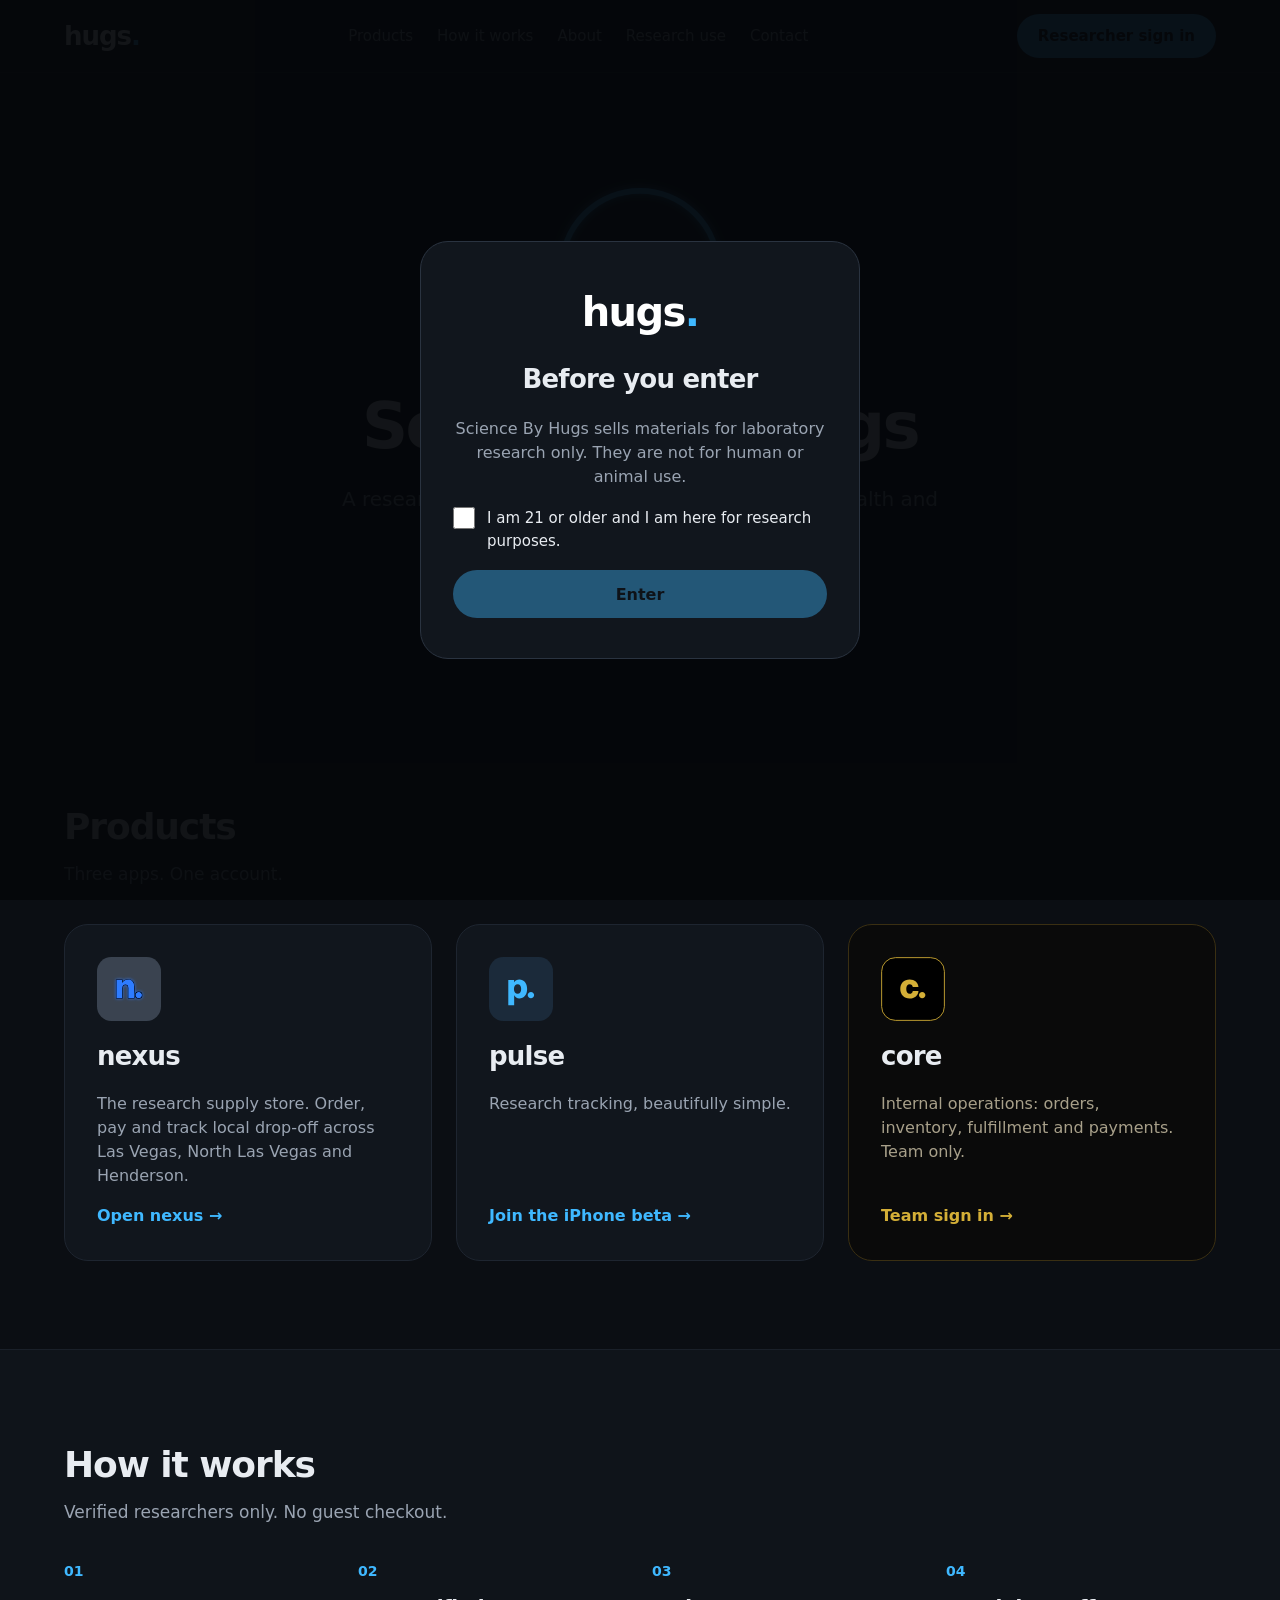
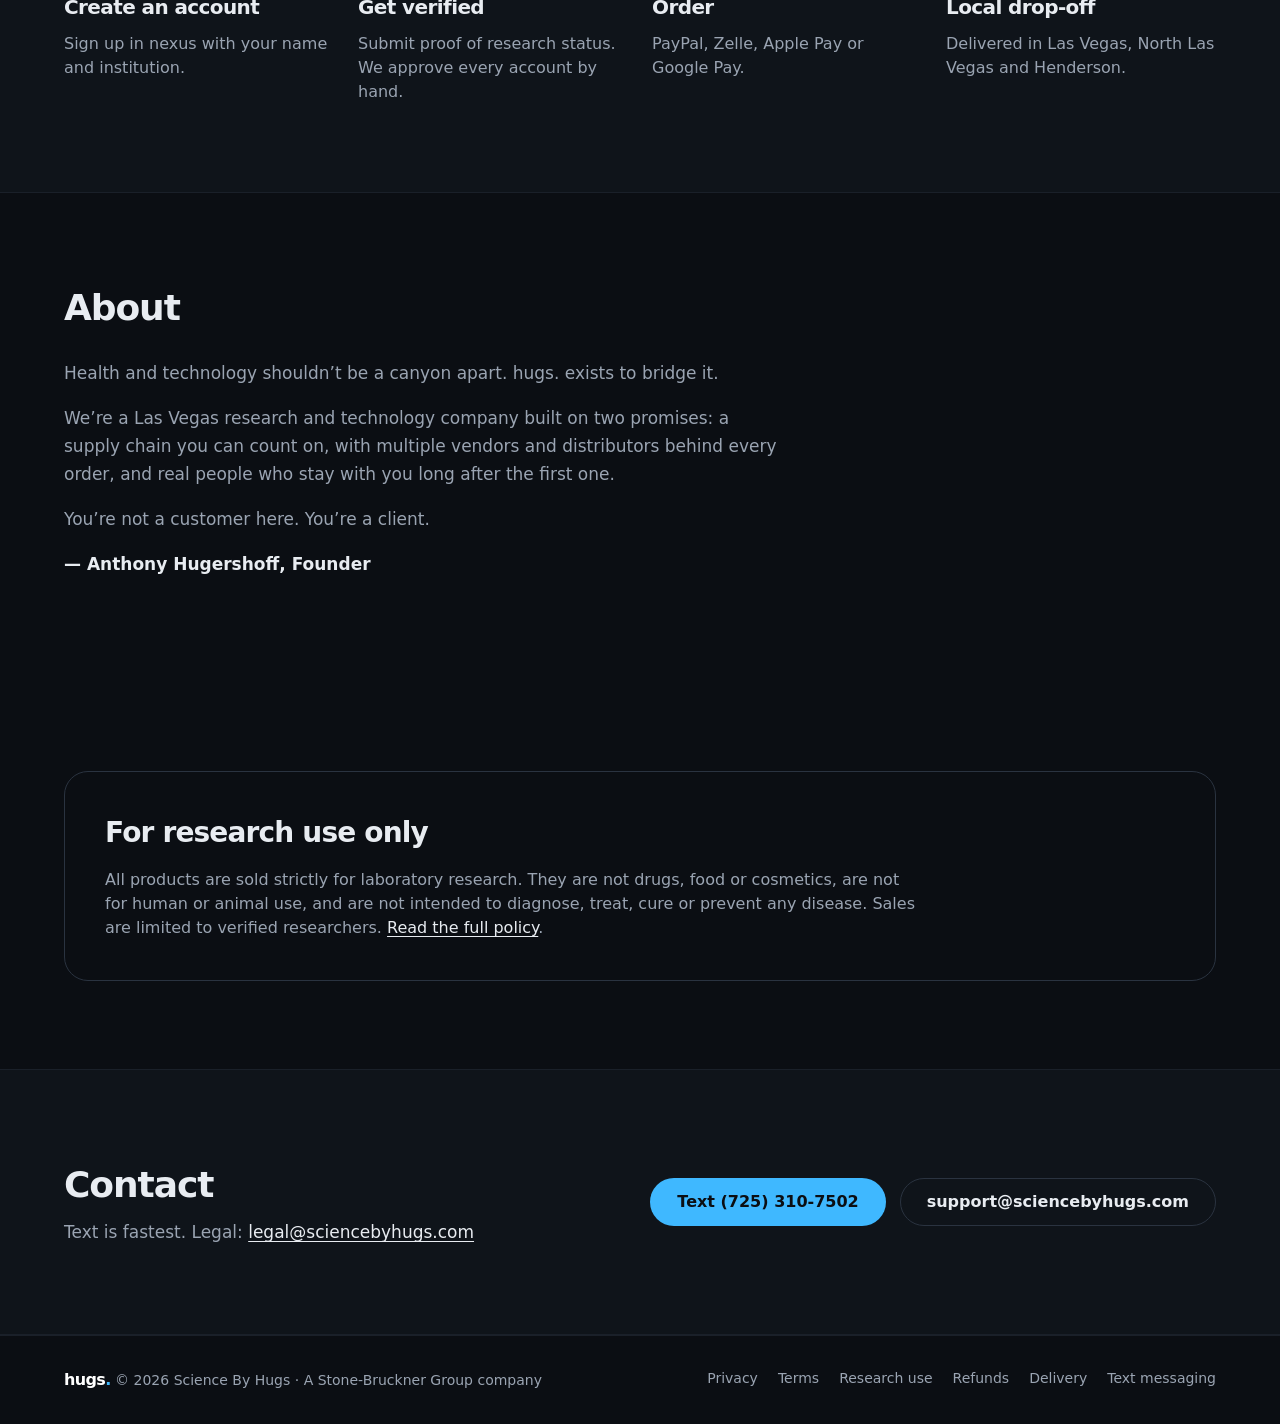
==== index.html @ ca08bc02 "Rebrand sciencebyhugs.com to hugs. New home page, policy pages (drafts), icons, manifest and service" ====
<!doctype html>
<html lang="en">
<head>
<meta charset="utf-8">
<meta name="viewport" content="width=device-width, initial-scale=1, viewport-fit=cover">
<title>Science By Hugs</title>
<meta name="description" content="A research and technology company focused on health and wellness research, based in Las Vegas.">
<meta name="theme-color" content="#0B0E13">
<meta property="og:title" content="Science By Hugs">
<meta property="og:description" content="A research and technology company focused on health and wellness research, based in Las Vegas.">
<meta property="og:image" content="https://sciencebyhugs.com/assets/og-image.png">
<link rel="icon" href="/assets/favicon.svg" type="image/svg+xml">
<link rel="apple-touch-icon" href="/assets/apple-touch-icon.png">
<link rel="manifest" href="/manifest.webmanifest">
<link rel="stylesheet" href="/styles.css">
<script src="/script.js" defer></script>
</head>
<body>
<div class="gate" id="gate" role="dialog" aria-modal="true" aria-labelledby="gateTitle" hidden>
<div class="gate-card">
<div class="logo logo-lg">hugs<span class="dot">.</span></div>
<h2 id="gateTitle">Before you enter</h2>
<p>Science By Hugs sells materials for laboratory research only. They are not for human or animal use.</p>
<label class="check"><input type="checkbox" id="gateCheck"> I am 21 or older and I am here for research purposes.</label>
<button class="btn btn-primary" id="gateEnter" type="button" disabled>Enter</button>
</div></div>
<header class="top"><nav class="wrap nav" aria-label="Main">
<a class="logo" href="/">hugs<span class="dot">.</span></a>
<div class="links"><a href="/#products">Products</a><a href="/#how">How it works</a><a href="/#about">About</a><a href="/research-use.html">Research use</a><a href="/#contact">Contact</a></div>
<a class="btn btn-primary btn-sm" href="https://nexus.sciencebyhugs.com">Researcher sign in</a>
</nav></header>
<main id="main">
<section class="wrap hero" id="top">
<img class="ring" src="/assets/hugs-ring.svg" alt="hugs. logo" width="200" height="200">
<h1>Science By Hugs</h1>
<p class="lead">A research and technology company focused on health and wellness research. Based in Las Vegas.</p>
<div class="row center"><a class="btn btn-primary" href="https://nexus.sciencebyhugs.com">Get verified</a><a class="btn btn-ghost" href="#products">See our apps</a></div>
</section>

<section class="wrap section" id="products">
<h2>Products</h2>
<p class="sub">Three apps. One account.</p>
<div class="grid3">
<article class="card"><img src="/assets/nexus.svg" alt="" width="64" height="64"><h3>nexus</h3><p>The research supply store. Order, pay and track local drop-off across Las Vegas, North Las Vegas and Henderson.</p><a class="more" href="https://nexus.sciencebyhugs.com">Open nexus &rarr;</a></article>
<article class="card"><img src="/assets/pulse.svg" alt="" width="64" height="64"><h3>pulse</h3><p>Research tracking, beautifully simple.</p><a class="more" href="https://testflight.apple.com/join/HjWmwH8F">Join the iPhone beta &rarr;</a></article>
<article class="card card-core"><img src="/assets/core.svg" alt="" width="64" height="64"><h3>core</h3><p>Internal operations: orders, inventory, fulfillment and payments. Team only.</p><a class="more" href="https://core.sciencebyhugs.com">Team sign in &rarr;</a></article>
</div>
</section>

<section class="band" id="how"><div class="wrap section">
<h2>How it works</h2>
<p class="sub">Verified researchers only. No guest checkout.</p>
<ol class="grid4 steps">
<li><span class="num">01</span><h3>Create an account</h3><p>Sign up in nexus with your name and institution.</p></li>
<li><span class="num">02</span><h3>Get verified</h3><p>Submit proof of research status. We approve every account by hand.</p></li>
<li><span class="num">03</span><h3>Order</h3><p>PayPal, Zelle, Apple Pay or Google Pay.</p></li>
<li><span class="num">04</span><h3>Local drop-off</h3><p>Delivered in Las Vegas, North Las Vegas and Henderson.</p></li>
</ol>
</div></section>

<section class="wrap section" id="about">
<h2>About</h2>
<div class="prose about">
<p>Health and technology shouldn&rsquo;t be a canyon apart. hugs. exists to bridge it.</p>
<p>We&rsquo;re a Las Vegas research and technology company built on two promises: a supply chain you can count on, with multiple vendors and distributors behind every order, and real people who stay with you long after the first one.</p>
<p>You&rsquo;re not a customer here. You&rsquo;re a client.</p>
<p class="sig">&mdash; Anthony Hugershoff, Founder</p>
</div>
</section>

<section class="wrap section" id="research">
<div class="notice">
<h2>For research use only</h2>
<p>All products are sold strictly for laboratory research. They are not drugs, food or cosmetics, are not for human or animal use, and are not intended to diagnose, treat, cure or prevent any disease. Sales are limited to verified researchers. <a href="/research-use.html">Read the full policy</a>.</p>
</div>
</section>

<section class="band" id="contact"><div class="wrap section contact">
<div><h2>Contact</h2><p class="sub">Text is fastest. Legal: <a href="mailto:legal@sciencebyhugs.com">legal@sciencebyhugs.com</a></p></div>
<div class="row"><a class="btn btn-primary" href="sms:+17253107502">Text (725) 310-7502</a><a class="btn btn-ghost" href="mailto:support@sciencebyhugs.com">support@sciencebyhugs.com</a></div>
</div></section>
</main>
<footer class="foot"><div class="wrap foot-in">
<span><span class="logo logo-sm">hugs<span class="dot">.</span></span> &copy; 2026 Science By Hugs &middot; A Stone-Bruckner Group company</span>
<nav class="links" aria-label="Policies"><a href="/privacy.html">Privacy</a><a href="/terms.html">Terms</a><a href="/research-use.html">Research use</a><a href="/refunds.html">Refunds</a><a href="/delivery.html">Delivery</a><a href="/sms.html">Text messaging</a></nav>
</div></footer>
</body>
</html>
---- styles.css ----
:root{--bg:#0B0E13;--bg2:#0F141A;--card:#11161D;--line:#1E2530;--line2:#2A3340;--text:#E8ECF1;--muted:#9AA4B2;--blue:#3FB8FF;--gold:#D4AF37;
--font:-apple-system,BlinkMacSystemFont,"SF Pro Text","Segoe UI",Roboto,Inter,system-ui,sans-serif}
*{box-sizing:border-box}
html{scroll-behavior:smooth;-webkit-text-size-adjust:100%}
body{margin:0;background:var(--bg);color:var(--text);font-family:var(--font);line-height:1.5}
a{color:var(--muted);text-decoration:none}a:hover{color:#fff}
img{max-width:100%;height:auto}
:focus-visible{outline:2px solid var(--blue);outline-offset:3px;border-radius:6px}
.wrap{max-width:1200px;margin:0 auto;padding:0 24px}
h1,h2,h3{letter-spacing:-.03em;margin:0}
h2{font-size:clamp(28px,4vw,36px);font-weight:800}
h3{font-size:20px;font-weight:700}
.sub{margin:8px 0 36px;font-size:17px;color:var(--muted)}
.logo{font-size:26px;font-weight:800;letter-spacing:-.04em;color:#fff}.logo-sm{font-size:16px}.logo-lg{font-size:40px}
.dot{color:var(--blue)}
.top{border-bottom:1px solid #1A2029;position:sticky;top:0;background:rgba(11,14,19,.86);backdrop-filter:blur(14px);-webkit-backdrop-filter:blur(14px);z-index:10}
.nav{display:flex;flex-wrap:wrap;align-items:center;justify-content:space-between;gap:12px 24px;padding-top:14px;padding-bottom:14px}
.links{display:flex;flex-wrap:wrap;gap:8px 24px;font-size:15px}
.btn{display:inline-flex;align-items:center;justify-content:center;min-height:48px;padding:0 26px;border-radius:999px;font-size:16px;font-weight:600;font-family:inherit;border:1px solid transparent;cursor:pointer}
.btn-sm{min-height:44px;padding:0 20px;font-size:15px}
.btn-primary{background:var(--blue);color:#0B0E13}.btn-primary:hover{color:#0B0E13;filter:brightness(1.1)}
.btn-primary:disabled{opacity:.4;cursor:not-allowed}
.btn-ghost{border-color:var(--line2);color:var(--text)}.btn-ghost:hover{border-color:var(--muted)}
.row{display:flex;flex-wrap:wrap;gap:14px}.center{justify-content:center}
.hero{display:flex;flex-direction:column;align-items:center;text-align:center;gap:24px;padding-top:96px;padding-bottom:96px}
.hero h1{font-size:clamp(40px,8vw,64px);font-weight:800;line-height:1.05;letter-spacing:-.04em}
.lead{margin:0;font-size:clamp(17px,2.4vw,20px);color:var(--muted);max-width:620px}
.ring{width:200px;height:200px}
.section{padding-top:88px;padding-bottom:88px}
.band{background:var(--bg2);border-top:1px solid #1A2029;border-bottom:1px solid #1A2029}
.grid3,.grid4{display:grid;gap:24px}
.grid3{grid-template-columns:repeat(3,minmax(0,1fr))}.grid4{grid-template-columns:repeat(4,minmax(0,1fr))}
.card{background:var(--card);border:1px solid var(--line);border-radius:24px;padding:32px;display:flex;flex-direction:column;gap:16px}
.card h3{font-size:26px;font-weight:800}.card p{margin:0;color:var(--muted)}
.card-core{background:#0A0A0A;border-color:#3A2F12}.card-core p{color:#A8A08A}.card-core .more{color:var(--gold)}
.more{margin-top:auto;font-weight:600;color:var(--blue)}
.steps{list-style:none;margin:0;padding:0}.steps li{display:flex;flex-direction:column;gap:10px}.steps p{margin:0;color:var(--muted)}
.num{font-size:14px;font-weight:700;color:var(--blue)}
.prose{max-width:720px}.prose p{color:var(--muted);font-size:17px;line-height:1.65}
.about{margin-top:24px}.sig{color:var(--text)!important;font-weight:600}
.notice{border:1px solid var(--line2);border-radius:24px;padding:40px}.notice h2{font-size:28px}.notice p{color:var(--muted);margin:14px 0 0;max-width:820px}
.notice a,.prose a,.sub a{color:var(--text);text-decoration:underline;text-underline-offset:3px}
.contact{display:flex;flex-wrap:wrap;justify-content:space-between;align-items:center;gap:32px}.contact .sub{margin-bottom:0}
.foot{border-top:1px solid #1A2029}
.foot-in{display:flex;flex-wrap:wrap;justify-content:space-between;gap:16px;padding-top:32px;padding-bottom:32px;font-size:14px;color:var(--muted)}
.foot .links{font-size:14px;gap:8px 20px}
.policy{padding-top:64px;padding-bottom:96px}
.policy h1{font-size:clamp(32px,5vw,44px);font-weight:800;margin-bottom:24px}
.policy h2{font-size:22px;margin-top:36px}
.policy li{color:var(--muted);font-size:17px;line-height:1.65;margin-bottom:10px}.policy strong{color:var(--text)}
.draft{display:inline-block;font-size:13px!important;font-weight:600;color:#0B0E13!important;background:var(--gold);padding:4px 12px;border-radius:999px}
.muted{color:var(--muted)}
.table{overflow-x:auto;border:1px solid var(--line);border-radius:16px;margin:16px 0}
table{border-collapse:collapse;width:100%;min-width:560px;font-size:15px}
th,td{text-align:left;padding:12px 16px;border-bottom:1px solid var(--line);vertical-align:top}
th{color:var(--text);background:var(--card)}td{color:var(--muted)}tr:last-child td{border-bottom:0}
.gate{position:fixed;inset:0;z-index:50;background:rgba(5,7,10,.94);display:flex;align-items:center;justify-content:center;padding:24px}
.gate[hidden]{display:none}
.gate-card{background:var(--card);border:1px solid var(--line2);border-radius:28px;padding:40px 32px;max-width:440px;display:flex;flex-direction:column;gap:18px;text-align:center}
.gate-card h2{font-size:26px}.gate-card p{margin:0;color:var(--muted)}
.check{display:flex;gap:12px;align-items:flex-start;text-align:left;font-size:15px;cursor:pointer}
.check input{width:22px;height:22px;margin:0;flex:none;accent-color:var(--blue)}
@media (max-width:860px){.grid3{grid-template-columns:1fr}.grid4{grid-template-columns:repeat(2,minmax(0,1fr))}.links{display:none}.foot .links{display:flex}}
@media (max-width:520px){.grid4{grid-template-columns:1fr}.hero{padding-top:64px;padding-bottom:64px}.section{padding-top:64px;padding-bottom:64px}}
@media (prefers-reduced-motion:reduce){html{scroll-behavior:auto}}
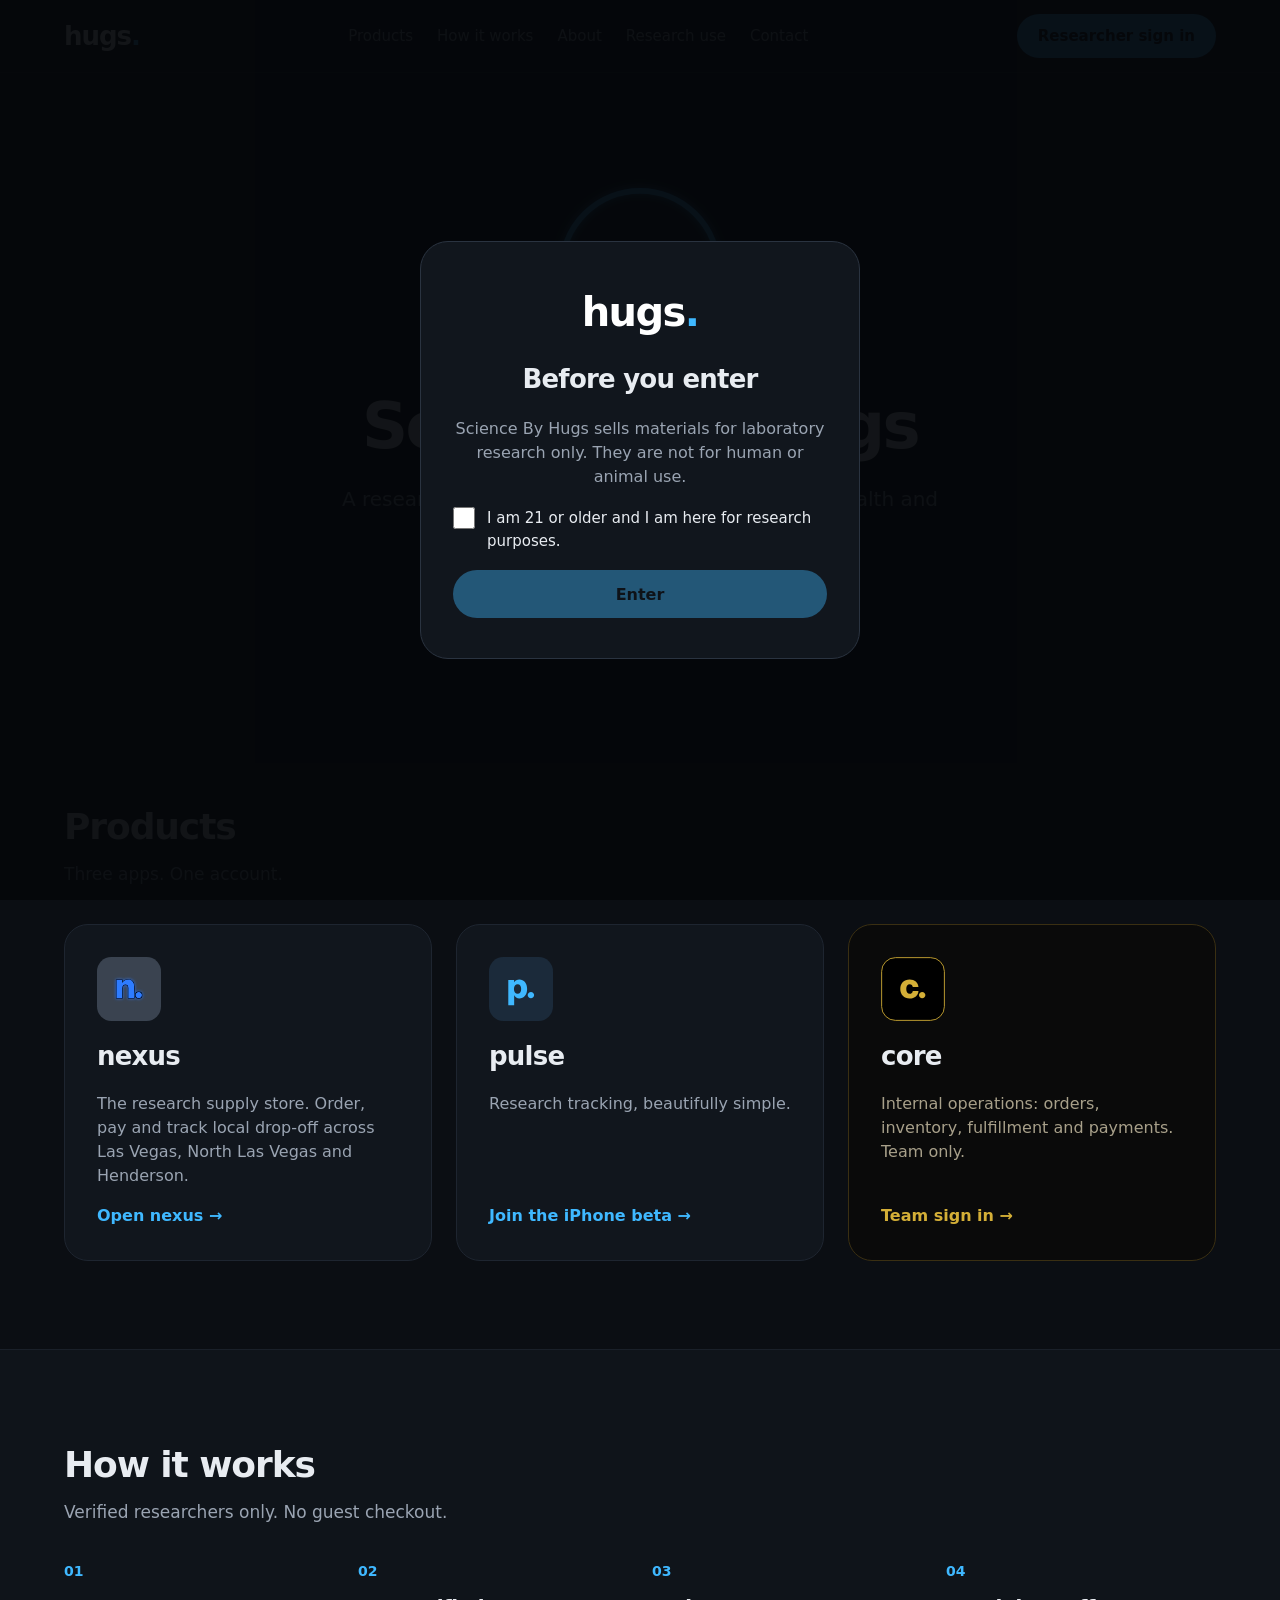
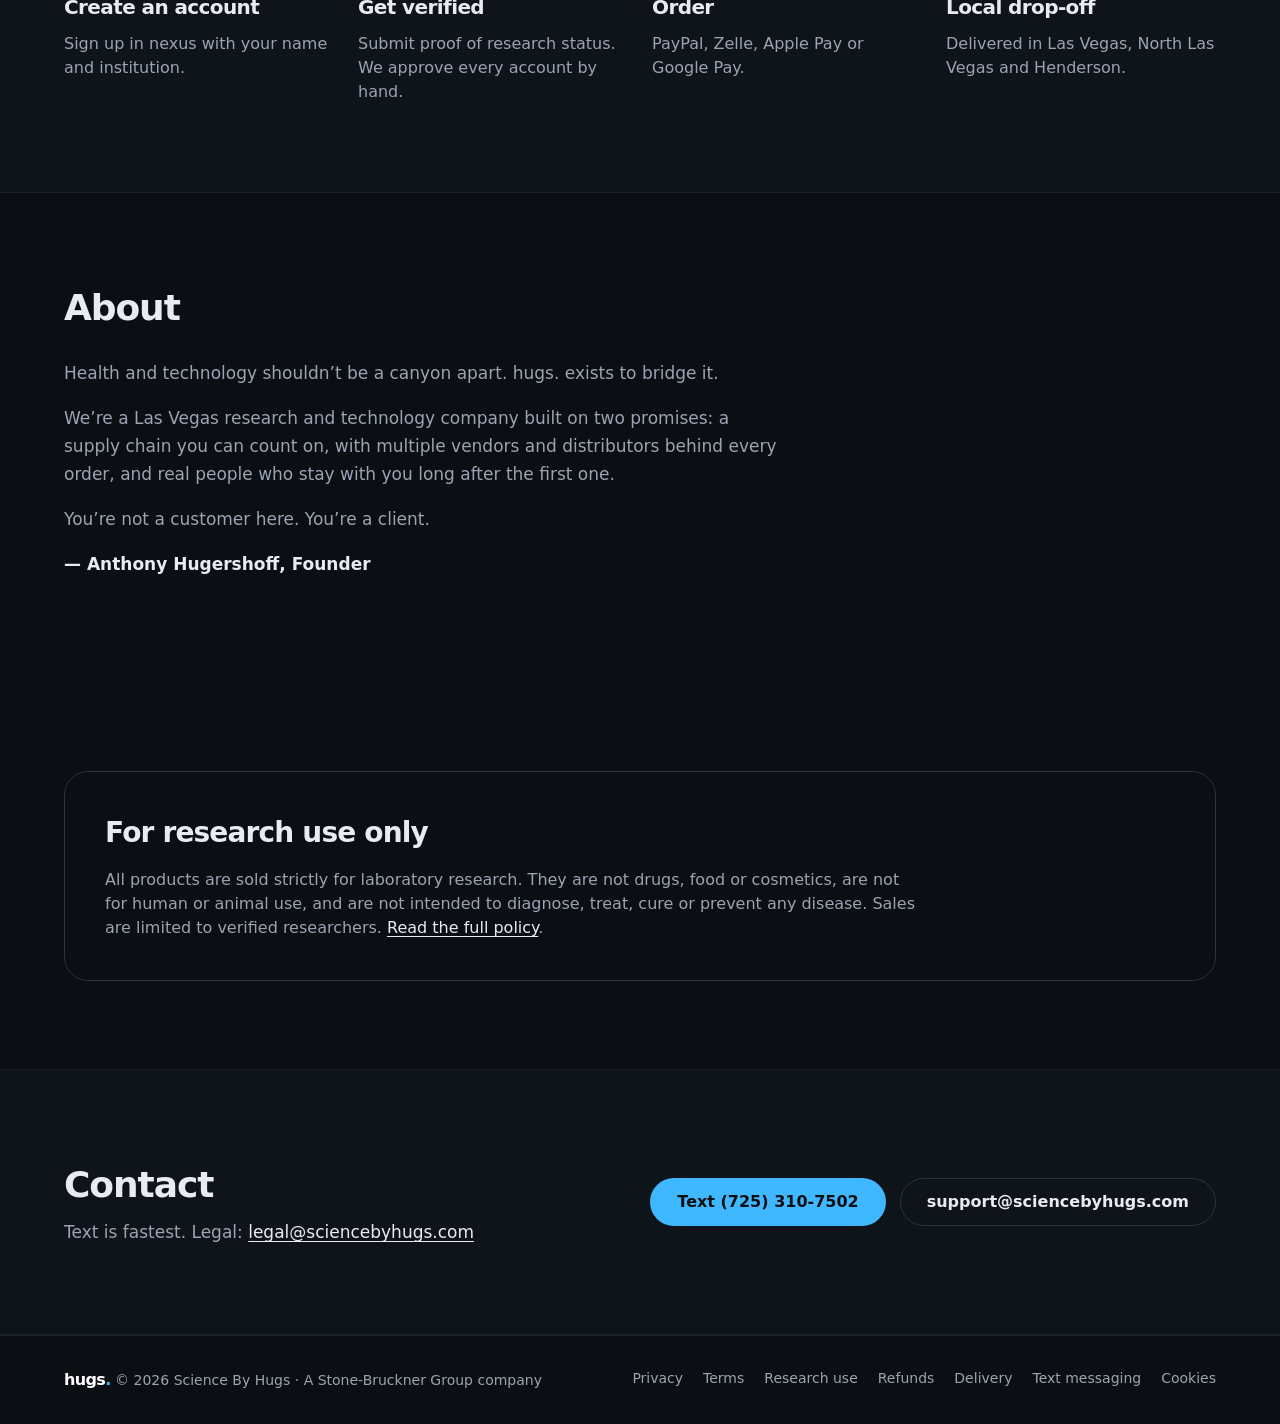
==== commit 765b3f81: "Add effective dates, business address and Cookie Policy Co-Authored-By: Claude Opus 5.5 <noreply@ant" ====
--- a/index.html
+++ b/index.html
@@ -82,7 +82,7 @@
 </main>
 <footer class="foot"><div class="wrap foot-in">
 <span><span class="logo logo-sm">hugs<span class="dot">.</span></span> &copy; 2026 Science By Hugs &middot; A Stone-Bruckner Group company</span>
-<nav class="links" aria-label="Policies"><a href="/privacy.html">Privacy</a><a href="/terms.html">Terms</a><a href="/research-use.html">Research use</a><a href="/refunds.html">Refunds</a><a href="/delivery.html">Delivery</a><a href="/sms.html">Text messaging</a></nav>
+<nav class="links" aria-label="Policies"><a href="/privacy.html">Privacy</a><a href="/terms.html">Terms</a><a href="/research-use.html">Research use</a><a href="/refunds.html">Refunds</a><a href="/delivery.html">Delivery</a><a href="/sms.html">Text messaging</a><a href="/cookies.html">Cookies</a></nav>
 </div></footer>
 </body>
 </html>
